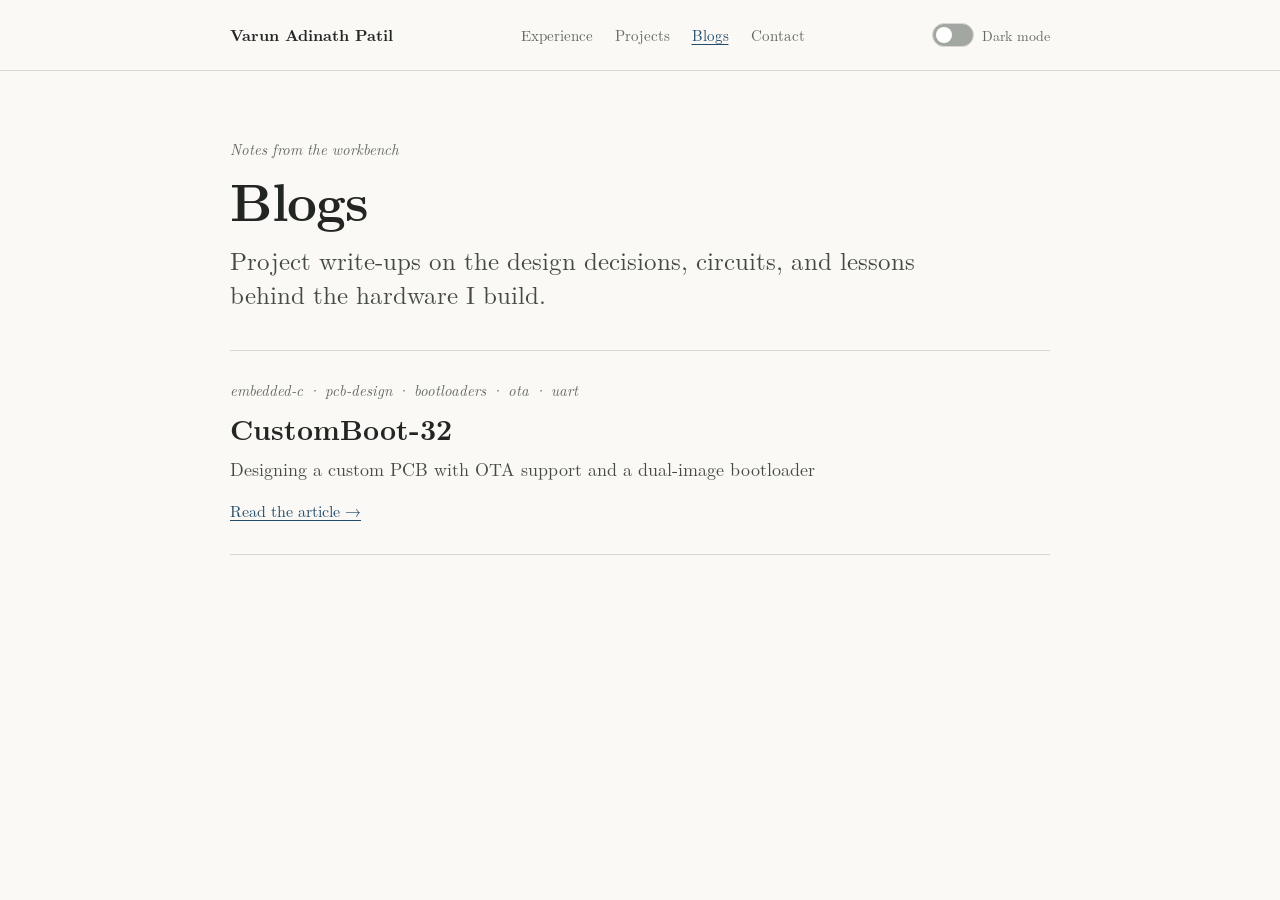
==== blogs/index.html @ 68385e4a "Add CustomBoot-32 blog" ====
<!doctype html>
<html lang="en">

<head>
  <meta charset="utf-8">
  <meta name="viewport" content="width=device-width, initial-scale=1">
  <meta name="description" content="Engineering notes on analog electronics, embedded systems, and PCB design by Varun Patil.">
  <meta name="theme-color" content="#faf9f6">
  <title>Blogs — Varun Adinath Patil</title>
  <link rel="icon" type="image/svg+xml" href="../assets/favicon.svg?v=2">
  <link rel="icon" href="../assets/Varun.ico?v=2" sizes="16x16 24x24 32x32 48x48 64x64">
  <script>try { if (localStorage.getItem("portfolio-theme") === "dark") document.documentElement.dataset.theme = "dark"; } catch (_) {}</script>
  <script src="../assets/theme.js" defer></script>
  <link rel="stylesheet" href="blog.css">
</head>

<body>
  <header class="site-header">
    <div class="wrap">
      <a class="brand" href="../index.html">Varun Adinath Patil</a>
      <nav class="site-nav" aria-label="Primary"><a href="../index.html#experience">Experience</a><a href="../index.html#work">Projects</a><a href="index.html" aria-current="page">Blogs</a><a href="../index.html#contact">Contact</a></nav>
      <button class="theme-toggle" type="button" role="switch" aria-label="Dark mode" aria-checked="false"><span class="theme-toggle-track" aria-hidden="true"><span class="theme-toggle-knob"></span></span><span>Dark mode</span></button>
    </div>
  </header>

  <main class="wrap">
    <p class="eyebrow">Notes from the workbench</p>
    <h1>Blogs</h1>
    <p class="page-lead">Project write-ups on the design decisions, circuits, and lessons behind the hardware I build.</p>

    <section class="post-list" aria-label="Blog posts">
      <a class="post-card" href="customboot-32.html">
        <p class="post-meta">embedded-c · pcb-design · bootloaders · ota · uart</p>
        <h2>CustomBoot-32</h2>
        <p>Designing a custom PCB with OTA support and a dual-image bootloader</p>
        <span class="read-link">Read the article →</span>
      </a>
    </section>
  </main>
</body>

</html>
---- blogs/blog.css ----
@font-face {
  font-family: "Latin Modern";
  src: url("../assets/fonts/latin-modern-regular.otf") format("opentype");
  font-style: normal;
  font-weight: 400;
  font-display: swap;
}

@font-face {
  font-family: "Latin Modern";
  src: url("../assets/fonts/latin-modern-bold.otf") format("opentype");
  font-style: normal;
  font-weight: 700;
  font-display: swap;
}

@font-face {
  font-family: "Latin Modern";
  src: url("../assets/fonts/latin-modern-italic.otf") format("opentype");
  font-style: italic;
  font-weight: 400;
  font-display: swap;
}

:root {
  color-scheme: light;
  --paper: #faf9f6;
  --ink: #222522;
  --muted: #626760;
  --rule: #d9d9d2;
  --link: #244b69;
  --link-hover: #102f47;
  --body-muted: #454944;
  --code-paper: #efeee9;
  --media-paper: #e9e8e2;
  --switch-track: #a2a7a2;
}

:root[data-theme="dark"] {
  color-scheme: dark;
  --paper: #1c1d1b;
  --ink: #f1eee7;
  --muted: #c2beb5;
  --rule: #575750;
  --link: #b9d9ee;
  --link-hover: #e0f1fb;
  --body-muted: #d3d0c9;
  --code-paper: #292b29;
  --media-paper: #292b29;
  --switch-track: #6d8da4;
}

*,
*::before,
*::after {
  box-sizing: border-box;
}

html {
  scroll-behavior: smooth;
}

body {
  margin: 0;
  background: var(--paper);
  color: var(--ink);
  font: 18px/1.58 "Latin Modern", "Times New Roman", serif;
}

a {
  color: var(--link);
  text-underline-offset: 3px;
  text-decoration-thickness: 1px;
}

a:hover {
  color: var(--link-hover);
}

a:focus-visible {
  outline: 2px solid var(--link);
  outline-offset: 3px;
}

img {
  display: block;
  max-width: 100%;
}

.wrap {
  width: min(100% - 52px, 820px);
  margin-inline: auto;
}

.site-header {
  border-bottom: 1px solid var(--rule);
}

.site-header .wrap {
  min-height: 70px;
  display: flex;
  align-items: center;
  justify-content: space-between;
  gap: 16px 32px;
}

.brand {
  color: var(--ink);
  font-size: 16px;
  font-weight: 700;
  text-decoration: none;
  white-space: nowrap;
}

.site-nav {
  display: flex;
  flex-wrap: wrap;
  gap: 7px 22px;
  font-size: 15px;
}

.site-nav a {
  color: var(--muted);
  text-decoration: none;
}

.site-nav a:hover,
.site-nav a:focus-visible,
.site-nav a[aria-current="page"] {
  color: var(--link);
  text-decoration: underline;
}

.theme-toggle {
  flex: 0 0 auto;
  display: inline-flex;
  align-items: center;
  gap: 8px;
  padding: 5px 0;
  border: 0;
  background: none;
  color: var(--muted);
  font: inherit;
  font-size: 14px;
  cursor: pointer;
}

.theme-toggle:hover,
.theme-toggle:focus-visible {
  color: var(--link);
}

.theme-toggle-track {
  position: relative;
  display: inline-block;
  width: 42px;
  height: 24px;
  flex: 0 0 auto;
  border: 1px solid var(--rule);
  border-radius: 999px;
  background: var(--switch-track);
  transition: background-color 160ms ease;
}

.theme-toggle-knob {
  position: absolute;
  top: 3px;
  left: 3px;
  width: 16px;
  height: 16px;
  border-radius: 50%;
  background: #fff;
  transition: transform 160ms ease;
}

:root[data-theme="dark"] .theme-toggle-knob {
  transform: translateX(18px);
}

main {
  padding: 66px 0 82px;
}

.eyebrow,
.post-meta {
  margin: 0 0 10px;
  color: var(--muted);
  font-size: 15px;
  font-style: italic;
}

h1 {
  margin: 0 0 16px;
  font-size: clamp(38px, 6vw, 52px);
  line-height: 1.08;
  letter-spacing: -.025em;
}

.page-lead,
.article-lead {
  max-width: 690px;
  margin: 0 0 38px;
  color: var(--body-muted);
  font-size: clamp(21px, 3vw, 25px);
  line-height: 1.38;
}

.post-list {
  border-top: 1px solid var(--rule);
}

.post-card {
  display: block;
  padding: 27px 0 30px;
  border-bottom: 1px solid var(--rule);
  color: inherit;
  text-decoration: none;
}

.post-card:hover h2,
.post-card:focus-visible h2 {
  color: var(--link);
  text-decoration: underline;
  text-underline-offset: 4px;
}

.post-card h2 {
  margin: 0 0 10px;
  font-size: 28px;
  line-height: 1.2;
}

.post-title {
  margin: 0 0 15px;
  font-size: clamp(38px, 6vw, 52px);
  line-height: 1.08;
  letter-spacing: -.025em;
}

.post-tags {
  display: flex;
  flex-wrap: wrap;
  gap: 7px;
  margin: 0 0 16px;
}

.post-tags .tag {
  padding: 2px 8px;
  border: 1px solid var(--rule);
  color: var(--muted);
  font-size: 12px;
  line-height: 1.55;
  text-decoration: none;
}

.post-tags .tag:hover,
.post-tags .tag:focus-visible {
  border-color: var(--link);
  color: var(--link);
}

.post-date {
  margin: 0 0 11px;
  color: var(--muted);
  font-size: 14px;
}

.post-description {
  max-width: 690px;
  margin: 0 0 29px;
  color: var(--body-muted);
  font-size: clamp(20px, 3vw, 24px);
  line-height: 1.4;
}

.original-post h2 {
  margin: 39px 0 13px;
  padding-top: 22px;
  border-top: 1px solid var(--rule);
  font-size: 23px;
  line-height: 1.3;
}

.original-post h3 {
  margin: 28px 0 10px;
  font-size: 20px;
  line-height: 1.3;
}

.original-post p {
  margin: 0 0 16px;
  overflow-wrap: anywhere;
}

.original-post ul {
  margin: 0 0 21px;
  padding-left: 24px;
}

.original-post li {
  padding-left: 4px;
  margin-bottom: 6px;
}

.original-post img {
  width: auto;
  height: auto;
  max-width: 100%;
  margin: 23px auto;
}

.original-post .pcb-image-pair {
  display: grid;
  grid-template-columns: repeat(2, minmax(0, 1fr));
  align-items: start;
  gap: 18px;
  margin: 23px 0 10px;
}

.original-post .pcb-image-pair img {
  width: 100%;
  margin: 0;
}

.original-post code {
  padding: 2px 5px;
  background: var(--code-paper);
  border: 1px solid var(--rule);
  border-radius: 2px;
  font-size: .9em;
  overflow-wrap: anywhere;
}

.original-post .post-description {
  margin-bottom: 28px;
}

.original-post .demo-video video {
  display: block;
  width: 100%;
  aspect-ratio: 16 / 9;
  border: 0;
  background: var(--media-paper);
}

.post-card p:not(.post-meta) {
  max-width: 690px;
  margin: 0 0 12px;
  color: var(--body-muted);
}

.read-link {
  color: var(--link);
  font-size: 16px;
  text-decoration: underline;
  text-underline-offset: 3px;
}

.article-wrap {
  width: min(100% - 52px, 740px);
  margin-inline: auto;
}

.back-link {
  display: inline-block;
  margin-bottom: 32px;
  font-size: 16px;
}

.article-lead {
  margin-bottom: 27px;
}

.article-figure {
  margin: 0 0 42px;
}

.article-figure img {
  width: auto;
  height: auto;
  max-width: 100%;
  margin-inline: auto;
}

figcaption {
  margin-top: 9px;
  color: var(--muted);
  font-size: 14px;
  line-height: 1.4;
  text-align: center;
}

.prose {
  max-width: 690px;
  margin-inline: auto;
}

.prose h2 {
  margin: 38px 0 12px;
  font-size: 22px;
  line-height: 1.3;
}

.prose p {
  margin: 0 0 17px;
  overflow-wrap: anywhere;
}

.prose ul {
  margin: 0 0 20px;
  padding-left: 24px;
}

.prose li {
  padding-left: 4px;
  margin-bottom: 6px;
}

.article-end {
  margin-top: 39px;
  padding-top: 20px;
  border-top: 1px solid var(--rule);
  color: var(--muted);
  font-size: 16px;
}

@media (max-width: 600px) {
  body {
    font-size: 17px;
  }

  .wrap,
  .article-wrap {
    width: min(100% - 36px, 820px);
  }

  .original-post .pcb-image-pair {
    grid-template-columns: 1fr;
  }

  .site-header .wrap {
    align-items: flex-start;
    flex-direction: column;
    justify-content: center;
    padding: 15px 0;
    gap: 6px;
  }

  .site-nav {
    gap: 5px 16px;
    font-size: 14px;
  }

  .theme-toggle {
    align-self: flex-start;
  }

  main {
    padding: 44px 0 62px;
  }

  .post-card h2 {
    font-size: 25px;
  }

  .post-title {
    font-size: 37px;
  }

  .original-post h2 {
    font-size: 21px;
  }

  .article-figure {
    margin-bottom: 33px;
  }
}

@media (prefers-reduced-motion: reduce) {
  html {
    scroll-behavior: auto;
  }
}
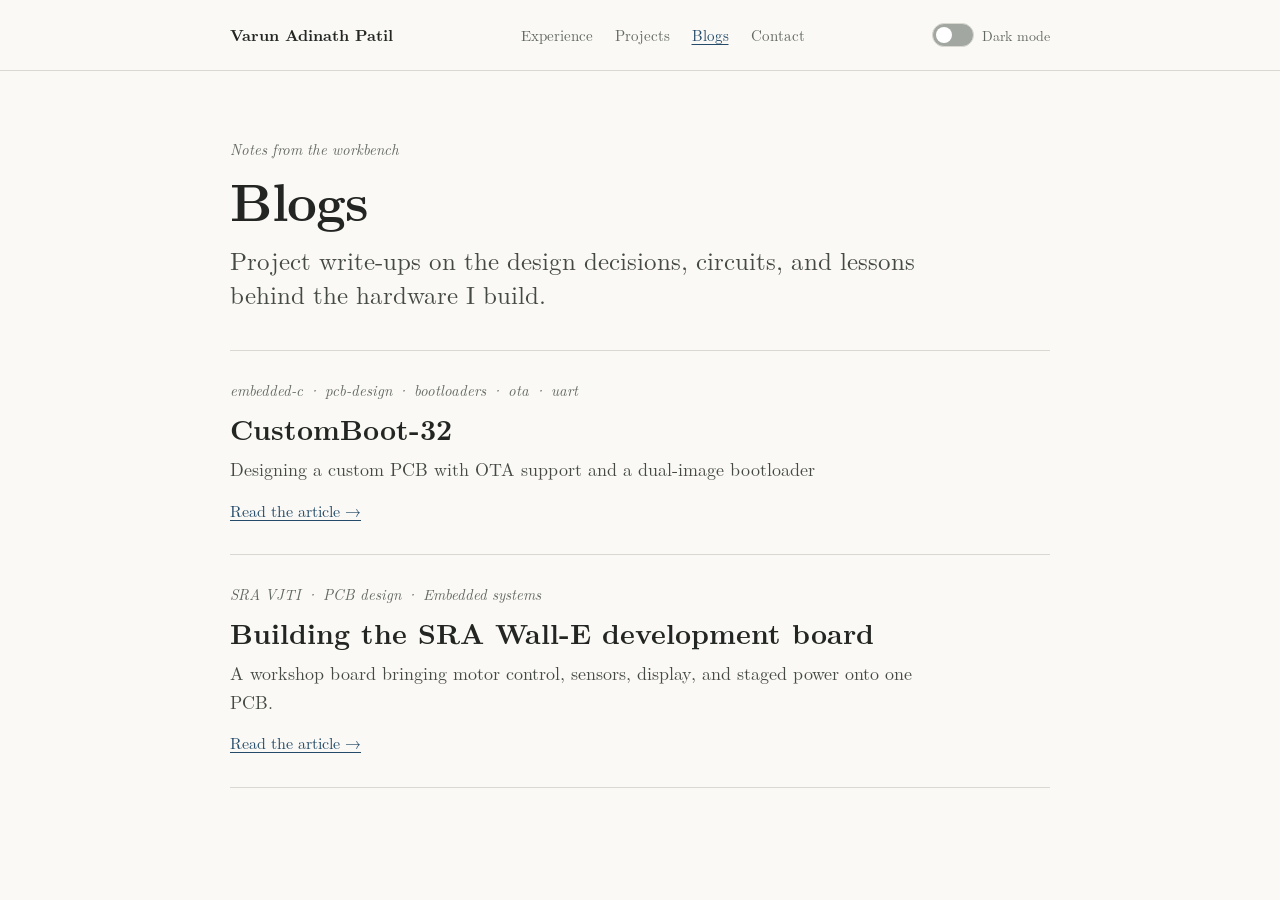
==== commit d11c0c25: "Publish VAXIQ project, dark mode, and SRA blog" ====
--- a/blogs/index.html
+++ b/blogs/index.html
@@ -35,6 +35,12 @@
         <p>Designing a custom PCB with OTA support and a dual-image bootloader</p>
         <span class="read-link">Read the article →</span>
       </a>
+      <a class="post-card" href="sra-board.html">
+        <p class="post-meta">SRA VJTI · PCB design · Embedded systems</p>
+        <h2>Building the SRA Wall-E development board</h2>
+        <p>A workshop board bringing motor control, sensors, display, and staged power onto one PCB.</p>
+        <span class="read-link">Read the article →</span>
+      </a>
     </section>
   </main>
 </body>
